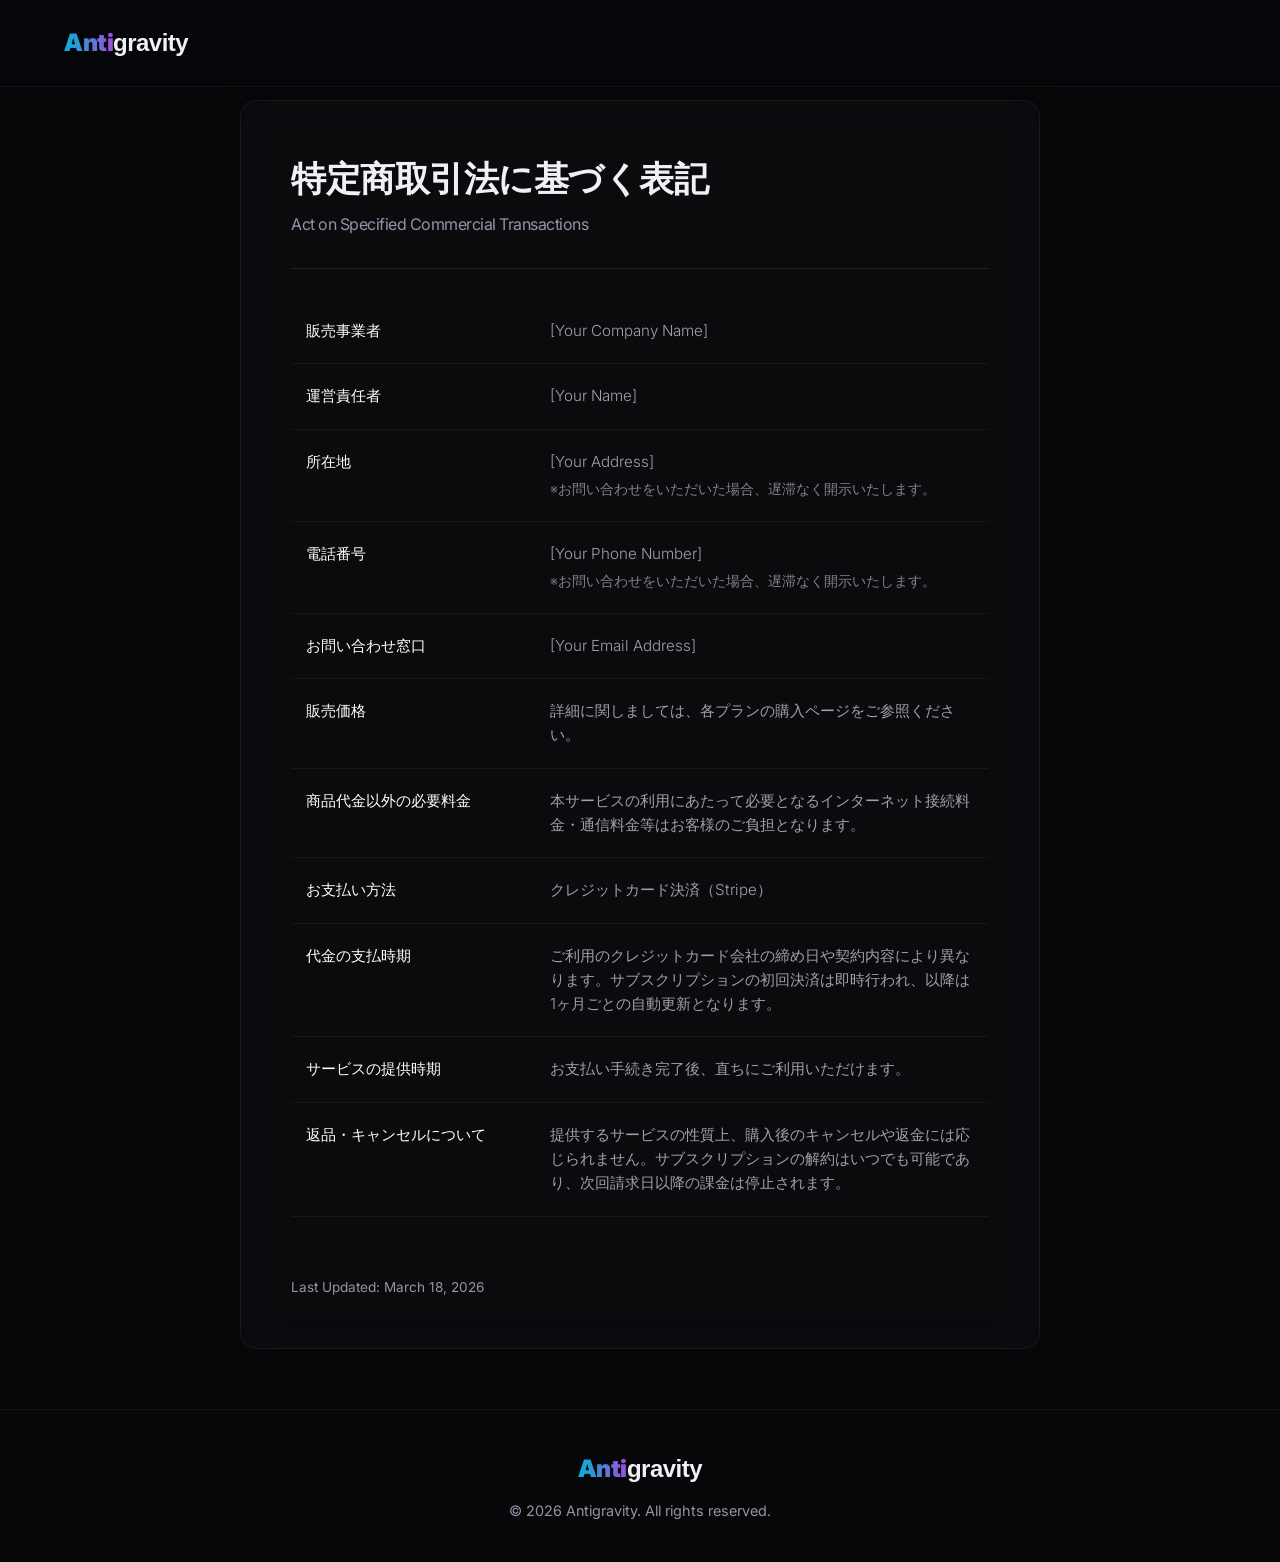
==== legal.html @ 808d458c "Update legal pages for corporate compliance" ====
<!DOCTYPE html>
<html lang="ja">
<head>
    <meta charset="UTF-8">
    <meta name="viewport" content="width=device-width, initial-scale=1.0">
    <title>特定商取引法に基づく表記 | Antigravity</title>
    <link rel="preconnect" href="https://fonts.googleapis.com">
    <link rel="preconnect" href="https://fonts.gstatic.com" crossorigin>
    <link href="https://fonts.googleapis.com/css2?family=Inter:wght@300;400;600&display=swap" rel="stylesheet">
    <link rel="stylesheet" href="style.css">
    <style>
        body { background-color: var(--bg-color); color: var(--text-color); font-family: 'Inter', sans-serif; }
        .legal-container { max-width: 800px; margin: 100px auto 60px; padding: 50px; background: rgba(255, 255, 255, 0.02); backdrop-filter: blur(20px); -webkit-backdrop-filter: blur(20px); border: 1px solid rgba(255, 255, 255, 0.05); border-radius: 16px; box-shadow: 0 10px 40px rgba(0,0,0,0.2); }
        .legal-container h1 { font-weight: 600; font-size: 2.2rem; margin-bottom: 10px; letter-spacing: -0.5px; }
        .legal-container h1 span { font-size: 1rem; color: var(--text-muted); font-weight: 400; display: block; margin-top: 5px; }
        .legal-container hr { border: none; border-top: 1px solid rgba(255,255,255,0.1); margin: 30px 0; }
        .tokushoho-table { width: 100%; border-collapse: collapse; margin-top: 30px; font-size: 0.95rem; }
        .tokushoho-table th, .tokushoho-table td { padding: 20px 15px; border-bottom: 1px solid rgba(255,255,255,0.05); color: #a0a0b0; font-weight: 300; vertical-align: top; line-height: 1.6; }
        .tokushoho-table th { width: 35%; color: #fff; font-weight: 400; text-align: left; }
    </style>
</head>
<body>
    <nav class="navbar">
        <a href="index.html" style="text-decoration: none; color: inherit;">
            <div class="logo"><span class="gradient-text">Anti</span>gravity</div>
        </a>
    </nav>
    <div class="legal-container">
        <h1>特定商取引法に基づく表記 <span>Act on Specified Commercial Transactions</span></h1>
        <hr>
        <table class="tokushoho-table">
            <tr>
                <th>販売事業者</th>
                <td>[Your Company Name]</td>
            </tr>
            <tr>
                <th>運営責任者</th>
                <td>[Your Name]</td>
            </tr>
            <tr>
                <th>所在地</th>
                <td>[Your Address]<br><span style="font-size: 0.85rem; color: #808090; display: block; margin-top: 5px;">※お問い合わせをいただいた場合、遅滞なく開示いたします。</span></td>
            </tr>
            <tr>
                <th>電話番号</th>
                <td>[Your Phone Number]<br><span style="font-size: 0.85rem; color: #808090; display: block; margin-top: 5px;">※お問い合わせをいただいた場合、遅滞なく開示いたします。</span></td>
            </tr>
            <tr>
                <th>お問い合わせ窓口</th>
                <td>[Your Email Address]</td>
            </tr>
            <tr>
                <th>販売価格</th>
                <td>詳細に関しましては、各プランの購入ページをご参照ください。</td>
            </tr>
            <tr>
                <th>商品代金以外の必要料金</th>
                <td>本サービスの利用にあたって必要となるインターネット接続料金・通信料金等はお客様のご負担となります。</td>
            </tr>
            <tr>
                <th>お支払い方法</th>
                <td>クレジットカード決済（Stripe）</td>
            </tr>
            <tr>
                <th>代金の支払時期</th>
                <td>ご利用のクレジットカード会社の締め日や契約内容により異なります。サブスクリプションの初回決済は即時行われ、以降は1ヶ月ごとの自動更新となります。</td>
            </tr>
            <tr>
                <th>サービスの提供時期</th>
                <td>お支払い手続き完了後、直ちにご利用いただけます。</td>
            </tr>
            <tr>
                <th>返品・キャンセルについて</th>
                <td>提供するサービスの性質上、購入後のキャンセルや返金には応じられません。サブスクリプションの解約はいつでも可能であり、次回請求日以降の課金は停止されます。</td>
            </tr>
        </table>
        
        <div style="margin-top: 60px; text-align: left;">
            <p style="color: var(--text-muted); font-size: 0.85rem;">Last Updated: March 18, 2026</p>
        </div>
    </div>
    <footer class="footer">
        <div class="logo"><span class="gradient-text">Anti</span>gravity</div>
        <p>© 2026 Antigravity. All rights reserved.</p>
    </footer>
</body>
</html>
---- style.css ----
:root {
    --bg-color: #07070a;
    --text-color: #f0f0f5;
    --text-muted: #9494a8;
    --primary: #7b2cbf;
    --primary-light: #9d4edd;
    --secondary: #00b4d8;
    --accent: #ff006e;
    --glass-bg: rgba(255, 255, 255, 0.03);
    --glass-border: rgba(255, 255, 255, 0.05);
}

* {
    margin: 0;
    padding: 0;
    box-sizing: border-box;
    font-family: 'Inter', sans-serif;
}

body {
    background-color: var(--bg-color);
    color: var(--text-color);
    overflow-x: hidden;
    line-height: 1.6;
}

h1, h2, h3, .logo {
    font-family: 'Outfit', sans-serif;
}

/* Background Animations */
.orb {
    position: absolute;
    border-radius: 50%;
    filter: blur(100px);
    z-index: -1;
    animation: float 20s infinite ease-in-out alternate;
}

.orb-1 {
    top: -10%;
    left: 20%;
    width: 500px;
    height: 500px;
    background: radial-gradient(circle, rgba(123, 44, 191, 0.4) 0%, rgba(0, 0, 0, 0) 70%);
}

.orb-2 {
    bottom: -10%;
    right: 10%;
    width: 600px;
    height: 600px;
    background: radial-gradient(circle, rgba(0, 180, 216, 0.3) 0%, rgba(0, 0, 0, 0) 70%);
    animation-delay: -5s;
}

@keyframes float {
    0% { transform: translate(0, 0) scale(1); }
    100% { transform: translate(50px, 100px) scale(1.2); }
}

/* Navbar */
.navbar {
    display: flex;
    justify-content: space-between;
    align-items: center;
    padding: 24px 5%;
    background: rgba(7, 7, 10, 0.5);
    backdrop-filter: blur(20px);
    border-bottom: 1px solid var(--glass-border);
    position: fixed;
    top: 0;
    width: 100%;
    z-index: 100;
}

.logo {
    font-size: 1.5rem;
    font-weight: 900;
    letter-spacing: -0.5px;
}

.badge {
    background: linear-gradient(135deg, var(--accent), #ff758c);
    color: white;
    font-size: 0.6rem;
    padding: 2px 6px;
    border-radius: 4px;
    vertical-align: top;
    text-transform: uppercase;
    letter-spacing: 1px;
}

.nav-links {
    display: flex;
    gap: 24px;
    align-items: center;
}

.nav-links a {
    color: var(--text-color);
    text-decoration: none;
    font-weight: 600;
    font-size: 0.9rem;
    transition: color 0.3s;
}

.nav-links a:hover {
    color: var(--primary-light);
}

/* Utilities */
.gradient-text {
    background: linear-gradient(to right, var(--secondary), var(--primary-light), var(--accent));
    -webkit-background-clip: text;
    background-clip: text;
    -webkit-text-fill-color: transparent;
    background-size: 200% auto;
    animation: shine 5s linear infinite;
}

@keyframes shine {
    to { background-position: 200% center; }
}

.btn {
    padding: 10px 24px;
    border-radius: 30px;
    font-weight: 600;
    font-size: 0.9rem;
    cursor: pointer;
    transition: all 0.3s cubic-bezier(0.25, 0.8, 0.25, 1);
    border: none;
}

.btn-primary {
    background: linear-gradient(135deg, var(--primary), var(--primary-light));
    color: white;
    box-shadow: 0 4px 15px rgba(123, 44, 191, 0.4);
}

.btn-primary:hover {
    transform: translateY(-2px);
    box-shadow: 0 8px 25px rgba(123, 44, 191, 0.6);
}

.btn-outline {
    background: transparent;
    color: var(--text-color);
    border: 1px solid rgba(255, 255, 255, 0.2);
}

.btn-outline:hover {
    background: rgba(255, 255, 255, 0.1);
}

.btn-secondary {
    background: var(--glass-bg);
    color: var(--text-color);
    border: 1px solid var(--glass-border);
    backdrop-filter: blur(10px);
}

.btn-secondary:hover {
    background: rgba(255, 255, 255, 0.1);
}

.btn-large {
    padding: 16px 36px;
    font-size: 1.1rem;
}

.w-100 {
    width: 100%;
}

.glass-card {
    background: rgba(255, 255, 255, 0.05);
    backdrop-filter: blur(25px);
    -webkit-backdrop-filter: blur(25px);
    border: 1px solid rgba(255, 255, 255, 0.1);
    box-shadow: 0 8px 32px 0 rgba(123, 44, 191, 0.2);
    border-radius: 20px;
    padding: 30px;
    transition: transform 0.4s cubic-bezier(0.175, 0.885, 0.32, 1.275), box-shadow 0.4s, border-color 0.4s;
}

/* Hero Section */
.hero {
    min-height: 100vh;
    display: flex;
    align-items: center;
    justify-content: center;
    text-align: center;
    padding: 100px 5%;
    position: relative;
}

.pill-badge {
    display: inline-block;
    padding: 8px 16px;
    background: rgba(255, 255, 255, 0.05);
    border: 1px solid rgba(255, 255, 255, 0.1);
    border-radius: 50px;
    font-size: 0.85rem;
    font-weight: 600;
    margin-bottom: 30px;
    color: var(--secondary);
    animation: fadeInDown 1s ease-out;
}

.hero-title {
    font-size: 5rem;
    line-height: 1.1;
    margin-bottom: 24px;
    animation: fadeInUp 1s ease-out 0.2s both;
}

.hero-subtitle {
    font-size: 1.2rem;
    color: var(--text-muted);
    max-width: 700px;
    margin: 0 auto 40px;
    animation: fadeInUp 1s ease-out 0.4s both;
}

.hero-actions {
    display: flex;
    gap: 20px;
    justify-content: center;
    animation: fadeInUp 1s ease-out 0.6s both;
}

/* Sections */
section {
    padding: 100px 5%;
}

.section-header {
    text-align: center;
    margin-bottom: 60px;
}

.section-header h2 {
    font-size: 3rem;
    margin-bottom: 10px;
}

.section-header p {
    color: var(--text-muted);
    font-size: 1.1rem;
}

/* Features */
.feature-grid {
    display: grid;
    grid-template-columns: repeat(auto-fit, minmax(300px, 1fr));
    gap: 30px;
    max-width: 1200px;
    margin: 0 auto;
}

.feature-card {
    position: relative;
    overflow: hidden;
}

.feature-card::before {
    content: '';
    position: absolute;
    top: 0; left: 0; width: 100%; height: 100%;
    background: linear-gradient(135deg, rgba(123, 44, 191, 0.1), transparent);
    opacity: 0;
    transition: opacity 0.3s;
}

.feature-card:hover {
    transform: translateY(-10px);
    border-color: rgba(123, 44, 191, 0.3);
}

.feature-card:hover::before {
    opacity: 1;
}

.feature-icon {
    font-size: 2.5rem;
    margin-bottom: 20px;
    display: inline-block;
    padding: 15px;
    background: rgba(255, 255, 255, 0.05);
    border-radius: 12px;
}

.feature-card h3 {
    font-size: 1.5rem;
    margin-bottom: 15px;
}

.feature-card p {
    color: var(--text-muted);
}

/* Profiles (Matching) */
.profile-cards {
    display: flex;
    justify-content: center;
    gap: 30px;
    max-width: 1200px;
    margin: 0 auto;
    flex-wrap: wrap;
}

.profile-card {
    flex: 1;
    min-width: 300px;
    max-width: 350px;
    padding: 40px 30px;
    text-align: center;
    opacity: 0.7;
    transform: scale(0.95);
    cursor: pointer;
}

.profile-card.active {
    opacity: 1;
    transform: scale(1) translateY(-10px);
    border-color: var(--primary-light);
    box-shadow: 0 20px 40px rgba(0, 0, 0, 0.4), 0 0 20px rgba(123, 44, 191, 0.2);
}

.profile-image {
    width: 120px;
    height: 120px;
    border-radius: 50%;
    margin: 0 auto 20px;
    background-size: cover;
    background-position: center;
    border: 3px solid var(--glass-border);
    position: relative;
    background-color: #2b2b36;
}

.ui-designer { background-image: linear-gradient(135deg, #ff9a9e 0%, #fecfef 99%, #fecfef 100%); }
.core-dev { background-image: linear-gradient(120deg, #e0c3fc 0%, #8ec5fc 100%); }
.devops { background-image: linear-gradient(120deg, #84fab0 0%, #8fd3f4 100%); }

.status-dot {
    position: absolute;
    bottom: 5px;
    right: 5px;
    width: 20px;
    height: 20px;
    background-color: #00e676;
    border-radius: 50%;
    border: 3px solid var(--bg-color);
}

.profile-info h3 {
    font-size: 1.6rem;
    margin-bottom: 5px;
}

.profile-info h3 span {
    color: var(--text-muted);
    font-weight: 400;
}

.role {
    color: var(--secondary);
    font-weight: 600;
    margin-bottom: 15px;
    font-size: 0.9rem;
    text-transform: uppercase;
    letter-spacing: 1px;
}

.bio {
    font-size: 0.95rem;
    color: var(--text-muted);
    margin-bottom: 25px;
    font-style: italic;
    min-height: 70px;
}

.tags {
    display: flex;
    flex-wrap: wrap;
    gap: 8px;
    justify-content: center;
    margin-bottom: 30px;
}

.tag {
    background: rgba(255, 255, 255, 0.08);
    padding: 4px 12px;
    border-radius: 20px;
    font-size: 0.8rem;
    color: #e0e0e0;
}

/* Footer */
.footer {
    text-align: center;
    padding: 40px 5%;
    border-top: 1px solid var(--glass-border);
    margin-top: 50px;
}

.footer .logo {
    display: inline-block;
    margin-bottom: 10px;
}

.footer p {
    color: var(--text-muted);
    font-size: 0.9rem;
}

/* Animations */
@keyframes fadeInUp {
    from { opacity: 0; transform: translateY(30px); }
    to { opacity: 1; transform: translateY(0); }
}

@keyframes fadeInDown {
    from { opacity: 0; transform: translateY(-20px); }
    to { opacity: 1; transform: translateY(0); }
}

@keyframes jump {
    from { transform: scaleX(-1) translateY(0); }
    to { transform: scaleX(-1) translateY(-20px); }
}

@keyframes pulseFloat {
    0% { transform: translateY(0) scale(1); }
    50% { transform: translateY(-5px) scale(1.05); }
    100% { transform: translateY(0) scale(1); }
}

/* Responsive */
@media (max-width: 768px) {
    .hero-title { font-size: 3rem; }
    .hero-actions { flex-direction: column; }
    .nav-links { display: none; }
}
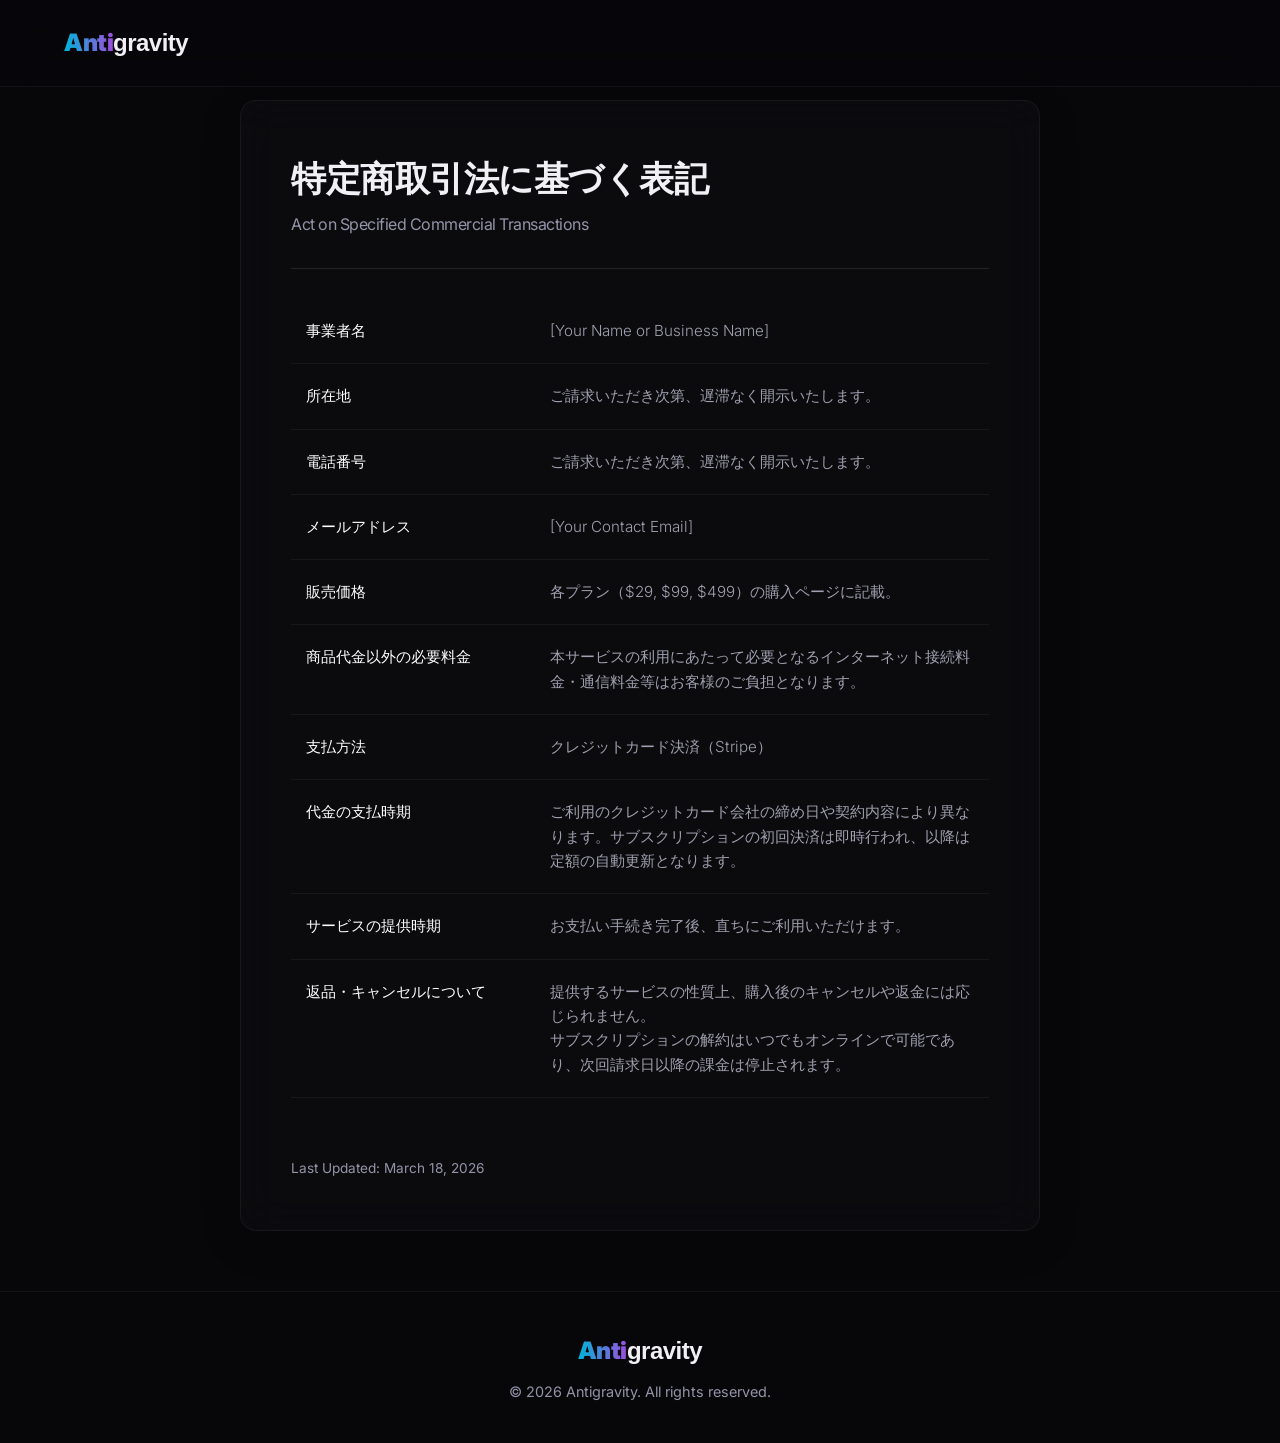
==== commit aac4800e: "Update legal.html to comply with Tokushoho omission rules for individuals" ====
--- a/legal.html
+++ b/legal.html
@@ -30,40 +30,36 @@
         <hr>
         <table class="tokushoho-table">
             <tr>
-                <th>販売事業者</th>
-                <td>[Your Company Name]</td>
-            </tr>
-            <tr>
-                <th>運営責任者</th>
-                <td>[Your Name]</td>
+                <th>事業者名</th>
+                <td>[Your Name or Business Name]</td>
             </tr>
             <tr>
                 <th>所在地</th>
-                <td>[Your Address]<br><span style="font-size: 0.85rem; color: #808090; display: block; margin-top: 5px;">※お問い合わせをいただいた場合、遅滞なく開示いたします。</span></td>
+                <td>ご請求いただき次第、遅滞なく開示いたします。</td>
             </tr>
             <tr>
                 <th>電話番号</th>
-                <td>[Your Phone Number]<br><span style="font-size: 0.85rem; color: #808090; display: block; margin-top: 5px;">※お問い合わせをいただいた場合、遅滞なく開示いたします。</span></td>
+                <td>ご請求いただき次第、遅滞なく開示いたします。</td>
             </tr>
             <tr>
-                <th>お問い合わせ窓口</th>
-                <td>[Your Email Address]</td>
+                <th>メールアドレス</th>
+                <td>[Your Contact Email]</td>
             </tr>
             <tr>
                 <th>販売価格</th>
-                <td>詳細に関しましては、各プランの購入ページをご参照ください。</td>
+                <td>各プラン（$29, $99, $499）の購入ページに記載。</td>
             </tr>
             <tr>
                 <th>商品代金以外の必要料金</th>
                 <td>本サービスの利用にあたって必要となるインターネット接続料金・通信料金等はお客様のご負担となります。</td>
             </tr>
             <tr>
-                <th>お支払い方法</th>
+                <th>支払方法</th>
                 <td>クレジットカード決済（Stripe）</td>
             </tr>
             <tr>
                 <th>代金の支払時期</th>
-                <td>ご利用のクレジットカード会社の締め日や契約内容により異なります。サブスクリプションの初回決済は即時行われ、以降は1ヶ月ごとの自動更新となります。</td>
+                <td>ご利用のクレジットカード会社の締め日や契約内容により異なります。サブスクリプションの初回決済は即時行われ、以降は定額の自動更新となります。</td>
             </tr>
             <tr>
                 <th>サービスの提供時期</th>
@@ -71,7 +67,7 @@
             </tr>
             <tr>
                 <th>返品・キャンセルについて</th>
-                <td>提供するサービスの性質上、購入後のキャンセルや返金には応じられません。サブスクリプションの解約はいつでも可能であり、次回請求日以降の課金は停止されます。</td>
+                <td>提供するサービスの性質上、購入後のキャンセルや返金には応じられません。<br>サブスクリプションの解約はいつでもオンラインで可能であり、次回請求日以降の課金は停止されます。</td>
             </tr>
         </table>
         
--- a/style.css
+++ b/style.css
@@ -108,6 +108,16 @@
 .nav-links a:hover {
     color: var(--primary-light);
 }
+
+/* Language Switcher */
+.lang-switcher { position: relative; display: inline-block; margin-right: 10px; margin-left: 10px; }
+.lang-btn { background: rgba(255,255,255,0.05); border: 1px solid var(--glass-border); border-radius: 20px; color: var(--text-color); padding: 6px 14px; font-size: 0.85rem; font-weight: 600; cursor: pointer; display: flex; align-items: center; gap: 8px; transition: all 0.3s; }
+.lang-btn:hover { background: rgba(255,255,255,0.1); }
+.lang-content { display: none; position: absolute; right: 0; top: 110%; background-color: rgba(7, 7, 10, 0.95); min-width: 140px; box-shadow: 0px 8px 30px rgba(0,0,0,0.8); z-index: 101; border: 1px solid rgba(123, 44, 191, 0.3); border-radius: 12px; backdrop-filter: blur(20px); overflow: hidden; text-align: left; }
+.lang-content a { color: var(--text-color); padding: 12px 16px; text-decoration: none; display: block; font-size: 0.85rem; transition: background 0.3s; border-bottom: 1px solid rgba(255,255,255,0.05); }
+.lang-content a:last-child { border-bottom: none; }
+.lang-content a:hover { background-color: rgba(123, 44, 191, 0.4); color: white; }
+.lang-switcher:hover .lang-content { display: block; animation: fadeInDown 0.3s ease-out forwards; }
 
 /* Utilities */
 .gradient-text {
@@ -440,6 +450,16 @@
 }
 
 /* Responsive */
+@media (min-width: 992px) {
+    .elite-tier:hover {
+        transform: scale(1.05) translateY(-10px);
+    }
+    .elite-tier {
+        transform: scale(1.05);
+        z-index: 10;
+    }
+}
+
 @media (max-width: 768px) {
     .hero-title { font-size: 3rem; }
     .hero-actions { flex-direction: column; }
